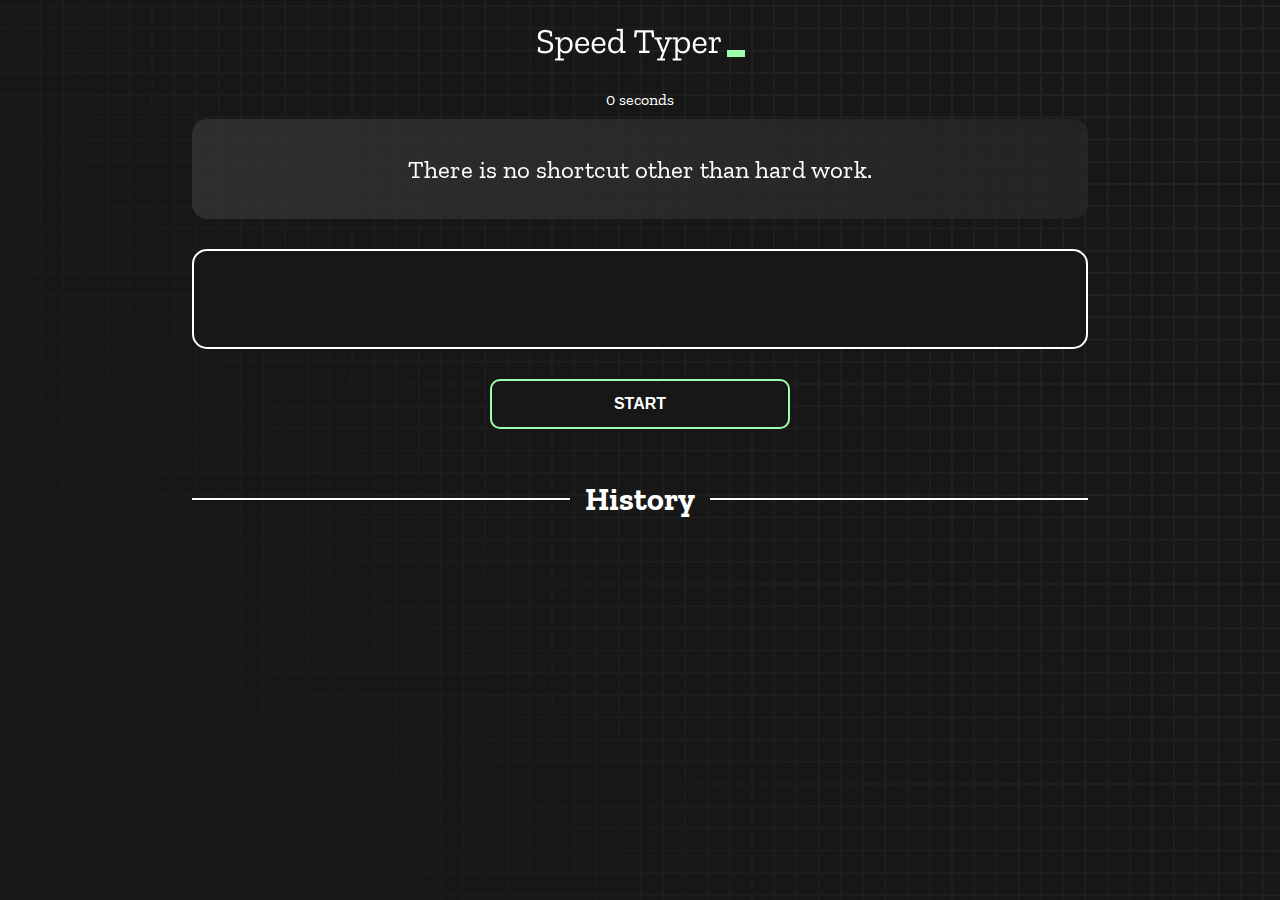
==== index.html @ aa8c7f84 "Initial commit" ====
<!DOCTYPE html>
<html lang="en">
  <head>
    <meta charset="UTF-8" />
    <meta http-equiv="X-UA-Compatible" content="IE=edge" />
    <meta name="viewport" content="width=device-width, initial-scale=1.0" />
    <title>Speed Monster</title>
    <link rel="stylesheet" href="styles.css" />
    <link rel="preconnect" href="https://fonts.googleapis.com" />
    <link rel="preconnect" href="https://fonts.gstatic.com" crossorigin />
    <link
      href="https://fonts.googleapis.com/css2?family=Zilla+Slab:wght@300;400;500&display=swap"
      rel="stylesheet"
    />
  </head>
  <body>
    <h1 class="title"><img src="./logo.png" /></h1>
    <div id="show-time">0 seconds</div>

    <div class="box-container">
      <div id="question"></div>

      <div id="display" class="inactive"></div>

      <div class="buttons">
        <button id="starts">START</button>
      </div>

      <div class="divider-container">
        <div class="line"></div>
        <h1 class="title2">History</h1>
        <div class="line"></div>
      </div>
      <div id="histories"></div>
    </div>

    <div id="countdown"></div>
    <div id="modal-background" class="hidden"></div>
    <div id="result" class="hidden"></div>

    <script src="./history.js"></script>
    <script src="./script.js"></script>
  </body>
</html>
---- styles.css ----
* {
  padding: 0;
  margin: 0;
  box-sizing: border-box;
}

body {
  background-image: url("./bg.png");
  background-size: cover;
  background-position: left top;
  font-family: "Zilla Slab", serif;
}

.box-container {
  width: 70%;
  margin: 0 auto;
}

#question {
  height: 100px;
  display: flex;
  align-items: center;
  justify-content: center;
  color: white;
  font-size: 25px;
  border-radius: 15px;
  background: rgb(255, 255, 255);
  background: linear-gradient(
    92.49deg,
    rgba(255, 255, 255, 0.1) 0.18%,
    rgba(255, 255, 255, 0.05) 99.85%
  );
  backdrop-filter: blur(5px);
  margin-bottom: 30px;
}

#display {
  height: 100px;
  display: flex;
  flex-wrap: wrap;
  align-items: center;
  padding-left: 5rem;
  color: white;
  font-size: 32px;
  background-color: #171717;
  border: 2px solid #9dffad;
  border-radius: 15px;
}

#countdown {
  position: fixed;
  height: 100vh;
  width: 100vw;
  background-color: rgba(0, 0, 0, 0.8);
  top: 0;
  left: 0;
  display: flex;
  align-items: center;
  justify-content: center;
  font-size: 3rem;
  color: white;
  display: none;
}
#result {
  position: fixed;
  top: 10%; 
  left: 10%;
  transform: translate(-50%, -50%);
  height: 250px;
  width: 400px;
  background-color: #171717;
  border-radius: 15px;
  border: 2px solid #9dffad;
  color: white;
  text-align: center;
  padding: 2rem;
}
#show-time{
  text-align: center;
  color: white;
  margin: 10px 0;
}

.green {
  color: #9dffad;
}
.red {
  color: #eb6565;
}
.bold {
  font-weight: 700;
}
.inactive {
  border: 2px solid white !important;
}
.hidden {
  display: none;
}
.title {
  text-align: center;
  color: white;
  margin: 20px 0;
}

.divider-container {
  height: 80px;
  display: flex;
  justify-content: center;
  align-items: center;
  gap: 15px;
  margin: 0 auto;
}

.line {
  height: 2px;
  background: white;
  width: 100%;
}

.title2 {
  color: white;
  display: block;
}

.buttons {
  display: flex;
  justify-content: center;
  margin: 30px 0;
}
button {
  padding: 10px 20px;
  border: none;
  font-size: 16px;
  font-weight: bold;
  width: 300px;
  height: 50px;
  color: white;
  background-color: #171717;
  border-radius: 10px;
  border: 2px solid #9dffad;
  cursor: pointer;
}

#histories {
  display: flex;
  flex-wrap: wrap;
  justify-content: space-around;
}

.card {
  width: 100%;
  height: 100%;
  padding: 50px;
  display: flex;
  justify-content: space-between;
  align-items: center;
  padding: 20px 30px;
  color: white;
  border-radius: 15px;
  background: rgb(255, 255, 255);
  background: linear-gradient(
    92.49deg,
    rgba(255, 255, 255, 0.1) 0.18%,
    rgba(255, 255, 255, 0.05) 99.85%
  );
  backdrop-filter: blur(5px);
  margin-bottom: 30px;
}

#modal-background {
  background: rgb(255, 255, 255);
  background: linear-gradient(
    92.49deg,
    rgba(255, 255, 255, 0.1) 0.18%,
    rgba(255, 255, 255, 0.05) 99.85%
  );
  backdrop-filter: blur(5px);
  height: 100vh;
  width: 100%;
  position: fixed;
  top: 0;
}

@media only screen and (max-width: 700px) {
  .box-container {
    padding: 0 20px;
    width: 100%;
  }
  .card {
    flex-direction: column;
  }
}
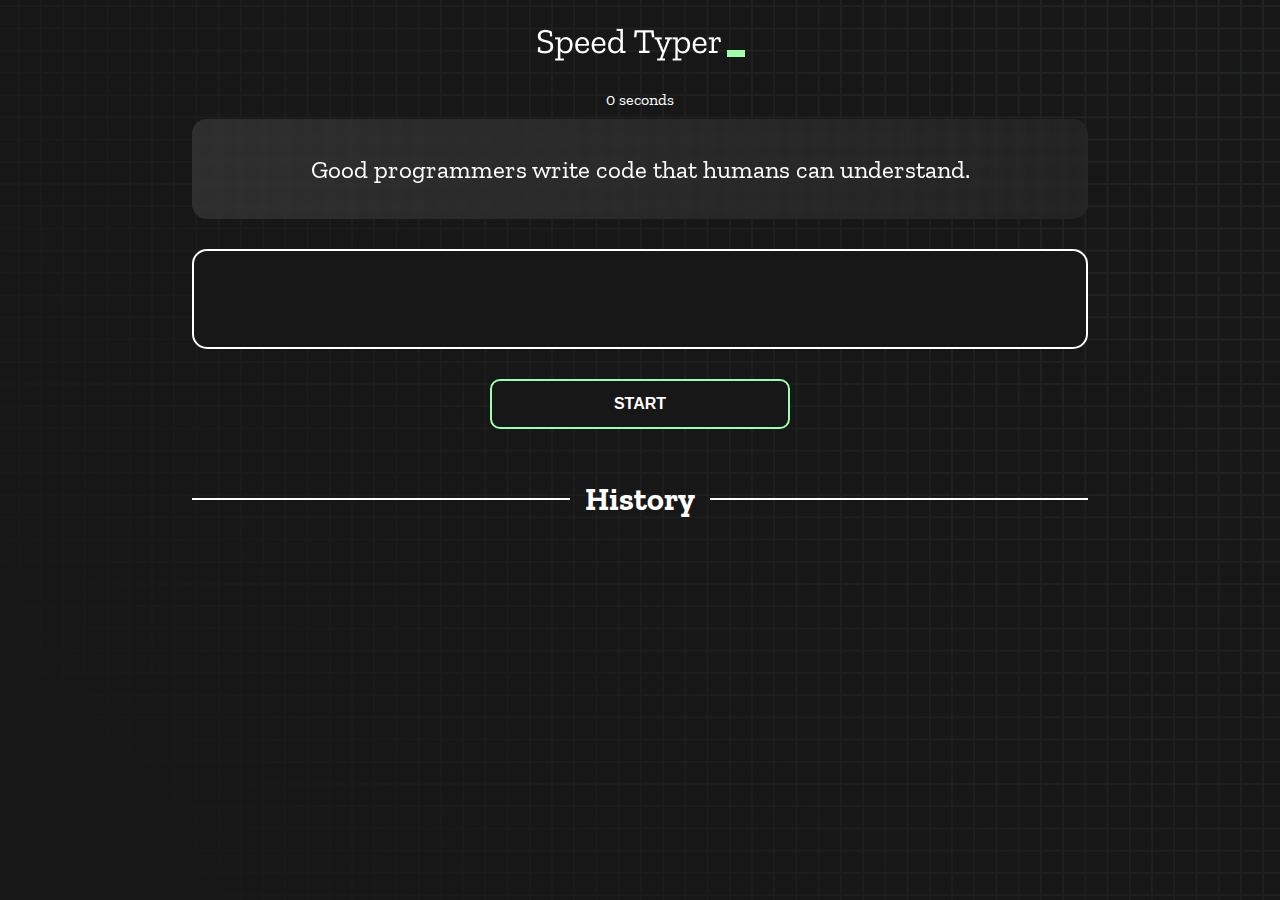
==== commit 29ac22a0: "project set" ====
--- a/index.html
+++ b/index.html
@@ -38,7 +38,8 @@
     <div id="modal-background" class="hidden"></div>
     <div id="result" class="hidden"></div>
 
+    <script src="./script.js"></script>
     <script src="./history.js"></script>
-    <script src="./script.js"></script>
+    
   </body>
 </html>
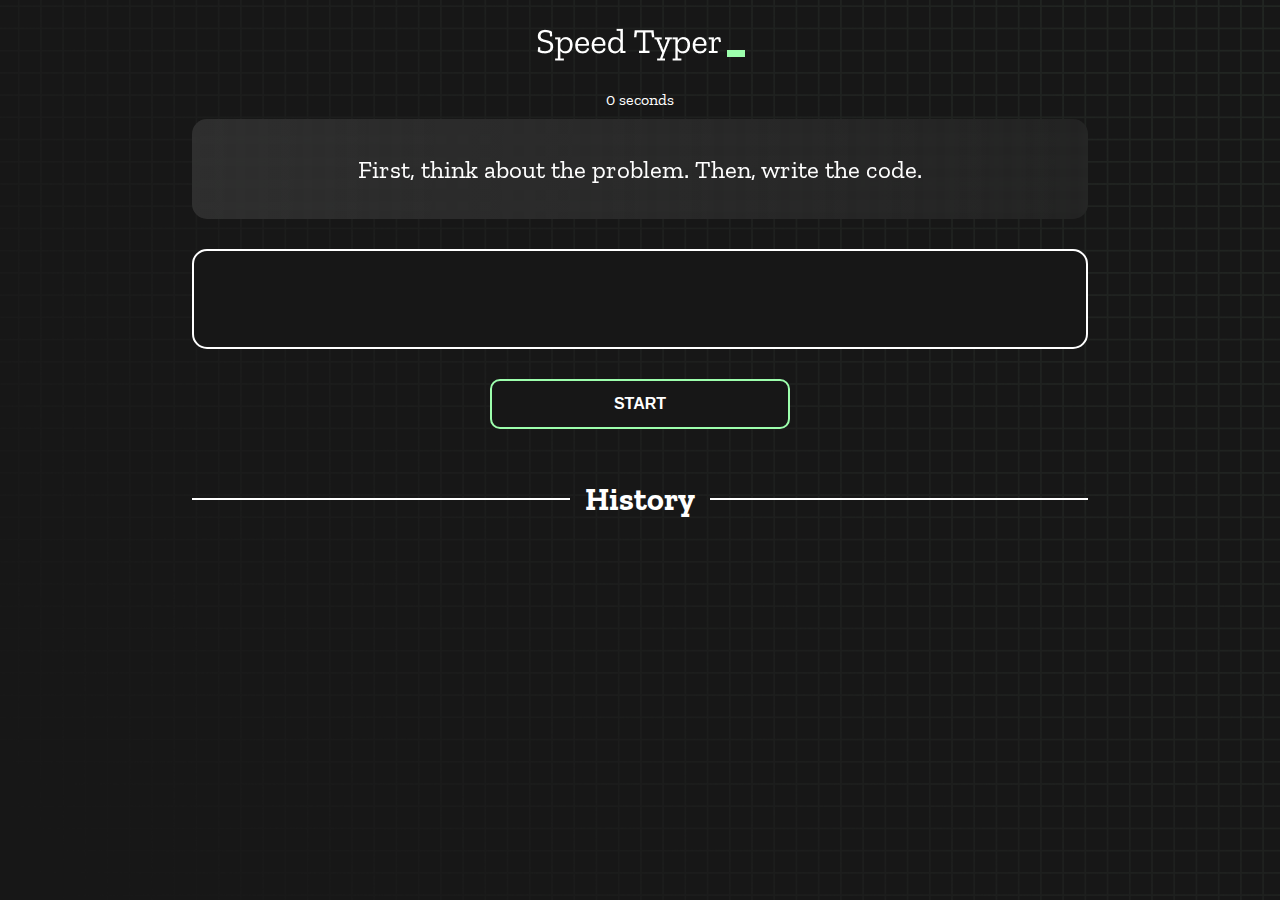
==== commit e130044a: "Debug complete" ====
--- a/index.html
+++ b/index.html
@@ -1,45 +1,47 @@
 <!DOCTYPE html>
 <html lang="en">
-  <head>
-    <meta charset="UTF-8" />
-    <meta http-equiv="X-UA-Compatible" content="IE=edge" />
-    <meta name="viewport" content="width=device-width, initial-scale=1.0" />
-    <title>Speed Monster</title>
-    <link rel="stylesheet" href="styles.css" />
-    <link rel="preconnect" href="https://fonts.googleapis.com" />
-    <link rel="preconnect" href="https://fonts.gstatic.com" crossorigin />
-    <link
-      href="https://fonts.googleapis.com/css2?family=Zilla+Slab:wght@300;400;500&display=swap"
-      rel="stylesheet"
-    />
-  </head>
-  <body>
-    <h1 class="title"><img src="./logo.png" /></h1>
-    <div id="show-time">0 seconds</div>
 
-    <div class="box-container">
-      <div id="question"></div>
+<head>
+  <meta charset="UTF-8" />
+  <meta http-equiv="X-UA-Compatible" content="IE=edge" />
+  <meta name="viewport" content="width=device-width, initial-scale=1.0" />
+  <title>Speed Monster</title>
+  <link rel="stylesheet" href="styles.css" />
+  <link rel="preconnect" href="https://fonts.googleapis.com" />
+  <link rel="preconnect" href="https://fonts.gstatic.com" crossorigin />
+  <link href="https://fonts.googleapis.com/css2?family=Zilla+Slab:wght@300;400;500&display=swap" rel="stylesheet" />
+</head>
 
-      <div id="display" class="inactive"></div>
+<body>
+  <h1 class="title"><img src="./logo.png" /></h1>
+  <div id="show-time">0 seconds</div>
 
-      <div class="buttons">
-        <button id="starts">START</button>
-      </div>
+  <div class="box-container">
+    <div id="question"></div>
 
-      <div class="divider-container">
-        <div class="line"></div>
-        <h1 class="title2">History</h1>
-        <div class="line"></div>
-      </div>
-      <div id="histories"></div>
+    <div id="display" class="inactive"></div>
+
+    <div class="buttons">
+      <button id="starts">START</button>
     </div>
 
-    <div id="countdown"></div>
-    <div id="modal-background" class="hidden"></div>
-    <div id="result" class="hidden"></div>
+    <div class="divider-container">
+      <div class="line"></div>
+      <h1 class="title2">History</h1>
+      <div class="line"></div>
+    </div>
 
-    <script src="./script.js"></script>
-    <script src="./history.js"></script>
-    
-  </body>
-</html>
+    <div id="histories"></div>
+  </div>
+
+  <div id="countdown"></div>
+  <div id="modal-background" class="hidden"></div>
+  <div id="result" class="hidden"></div>
+
+
+  <script src="./history.js"></script>
+  <script src="./script.js"></script>
+
+</body>
+
+</html>--- a/styles.css
+++ b/styles.css
@@ -25,11 +25,9 @@
   font-size: 25px;
   border-radius: 15px;
   background: rgb(255, 255, 255);
-  background: linear-gradient(
-    92.49deg,
-    rgba(255, 255, 255, 0.1) 0.18%,
-    rgba(255, 255, 255, 0.05) 99.85%
-  );
+  background: linear-gradient(92.49deg,
+      rgba(255, 255, 255, 0.1) 0.18%,
+      rgba(255, 255, 255, 0.05) 99.85%);
   backdrop-filter: blur(5px);
   margin-bottom: 30px;
 }
@@ -61,10 +59,11 @@
   color: white;
   display: none;
 }
+
 #result {
   position: fixed;
-  top: 10%; 
-  left: 10%;
+  top: 50%;
+  left: 50%;
   transform: translate(-50%, -50%);
   height: 250px;
   width: 400px;
@@ -75,7 +74,8 @@
   text-align: center;
   padding: 2rem;
 }
-#show-time{
+
+#show-time {
   text-align: center;
   color: white;
   margin: 10px 0;
@@ -84,18 +84,23 @@
 .green {
   color: #9dffad;
 }
+
 .red {
   color: #eb6565;
 }
+
 .bold {
   font-weight: 700;
 }
+
 .inactive {
   border: 2px solid white !important;
 }
+
 .hidden {
   display: none;
 }
+
 .title {
   text-align: center;
   color: white;
@@ -127,6 +132,7 @@
   justify-content: center;
   margin: 30px 0;
 }
+
 button {
   padding: 10px 20px;
   border: none;
@@ -158,22 +164,18 @@
   color: white;
   border-radius: 15px;
   background: rgb(255, 255, 255);
-  background: linear-gradient(
-    92.49deg,
-    rgba(255, 255, 255, 0.1) 0.18%,
-    rgba(255, 255, 255, 0.05) 99.85%
-  );
+  background: linear-gradient(92.49deg,
+      rgba(255, 255, 255, 0.1) 0.18%,
+      rgba(255, 255, 255, 0.05) 99.85%);
   backdrop-filter: blur(5px);
   margin-bottom: 30px;
 }
 
 #modal-background {
   background: rgb(255, 255, 255);
-  background: linear-gradient(
-    92.49deg,
-    rgba(255, 255, 255, 0.1) 0.18%,
-    rgba(255, 255, 255, 0.05) 99.85%
-  );
+  background: linear-gradient(92.49deg,
+      rgba(255, 255, 255, 0.1) 0.18%,
+      rgba(255, 255, 255, 0.05) 99.85%);
   backdrop-filter: blur(5px);
   height: 100vh;
   width: 100%;
@@ -186,7 +188,8 @@
     padding: 0 20px;
     width: 100%;
   }
+
   .card {
     flex-direction: column;
   }
-}
+}